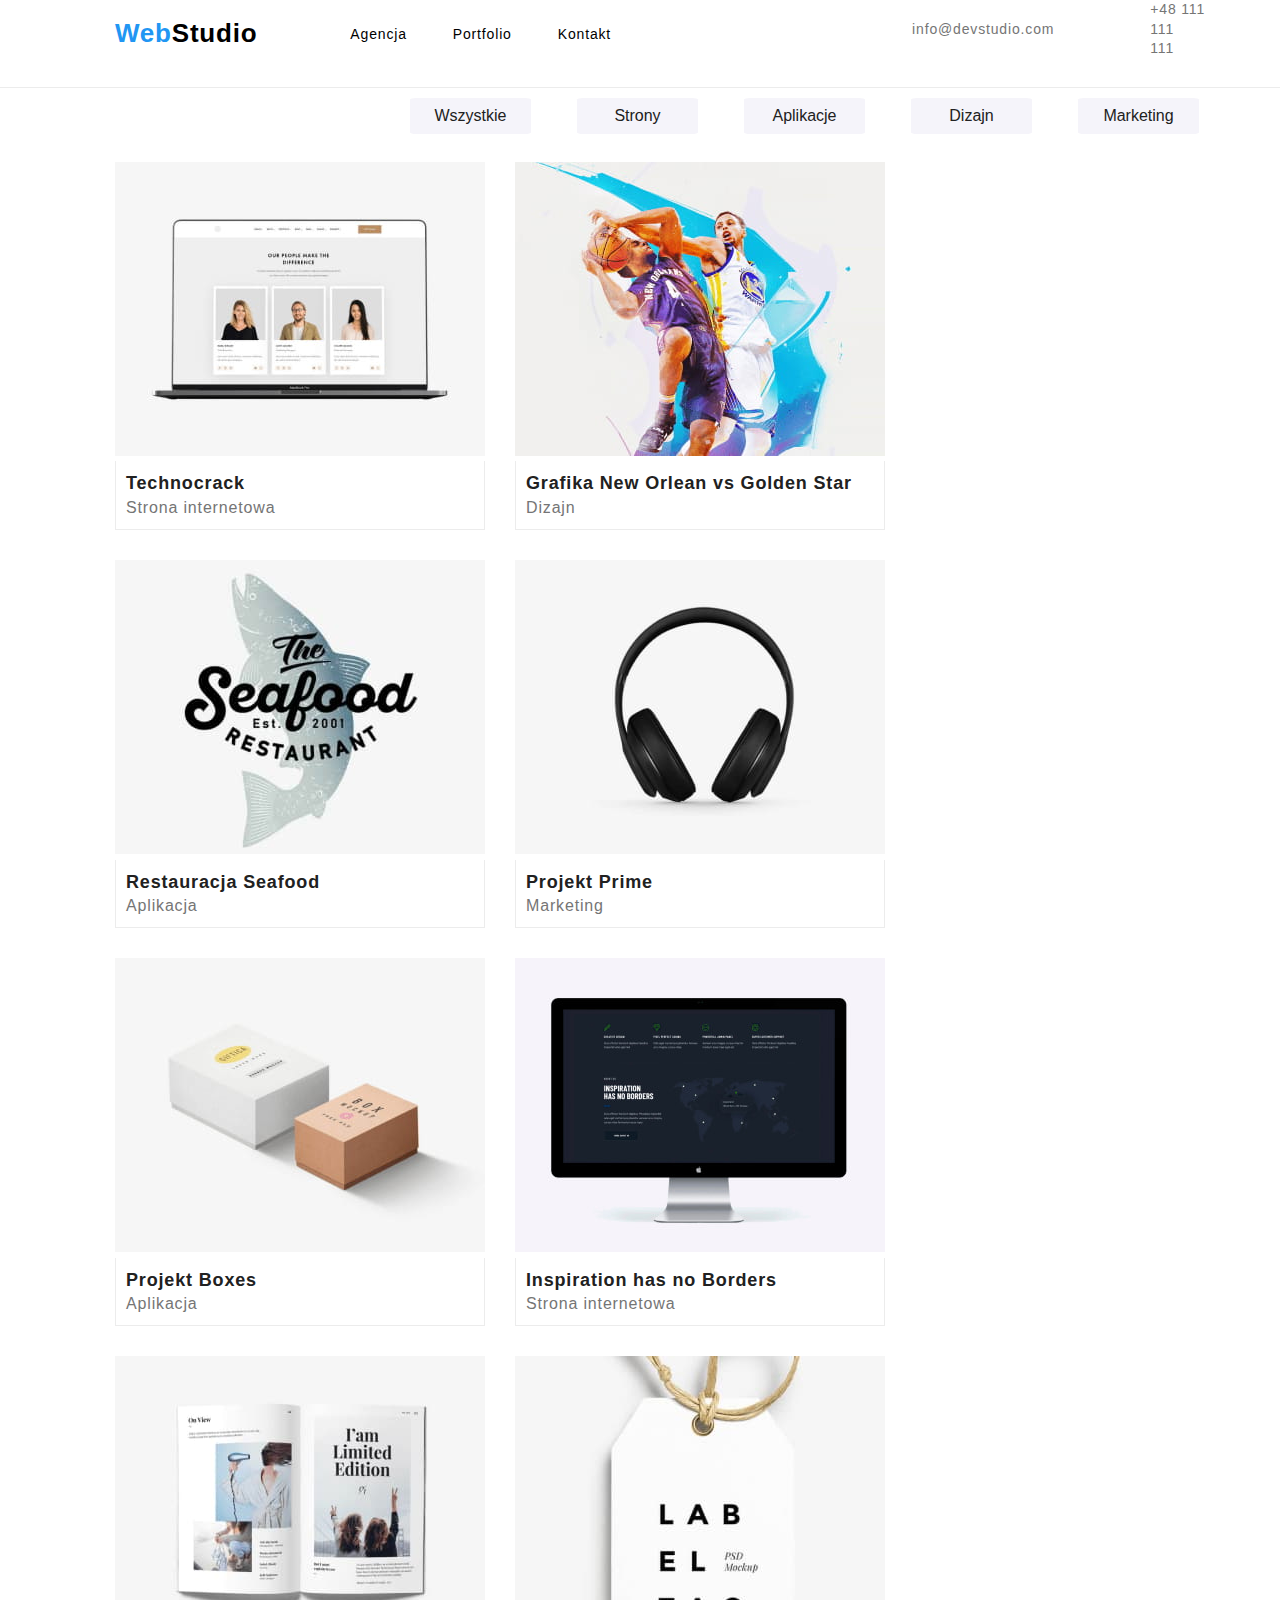
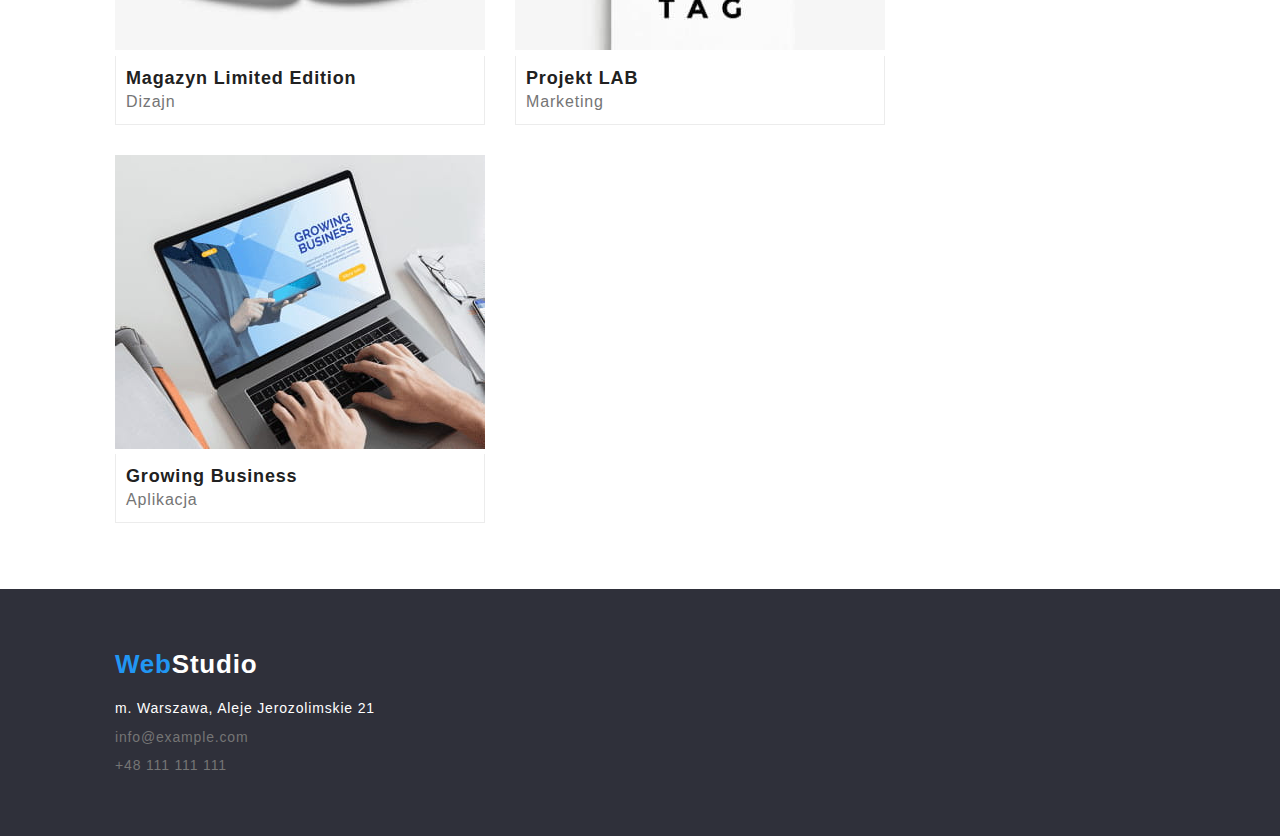
==== portfolio.html @ d3840eb6 "start" ====
<!DOCTYPE html>
<html lang="pl">
<head>
	<meta charset="UTF-8">
	<meta name="viewport" content="width=device-width, initial-scale=1.0">
	<title>WebStudio</title>
	<link href="css/modern-normalize.min.css" rel="stylesheet">
    <link rel="preconnect" href="https://fonts.googleapis.com/">
	<link rel="preconnect" href="https://fonts.gstatic.com/">
	<link href="https://fonts.googleapis.com/css2?family=Tangerine:wght@700&display=swap" rel="stylesheet">
    <link href="css/styles.css" rel="stylesheet">
</head>
<body>
    <header>
		<div class="container poziom">
		<a href="index.html" target="_self" class="logo link"><span class="web">Web</span><span>Studio</span></a>
		<nav class="menu">
			<ul class="poziom">
				<li><a class="menuopcja link" href="#"  target="_self">Agencja</a></li>
				<li><a class="menuopcja link" href="portfolio.html"  target="_self">Portfolio</a></li>
				<li><a class="menuopcja link" href="#"  target="_self">Kontakt</a></li>
			</ul>
		</nav>
		<ul class="poziom kontakt">
			<li><a class="link kontakt" href="mailto:info@devstudio.com">info@devstudio.com</a></li>
			<li><a class="link kontakt" href="tel:48111111111">+48 111 111 111</a></li>
		</ul>
		</div>
	</header>
	<main>
		<!-- Portfolio -->
		<section>
            <div class="container">
			<ul class="poziom przyciski">
                <li><button class="przycisk" type="button">Wszystkie</button></li>
                <li><button class="przycisk" type="button">Strony</button></li>
                <li><button class="przycisk" type="button">Aplikacje</button></li>
                <li><button class="przycisk" type="button">Dizajn</button></li>
                <li><button class="przycisk" type="button">Marketing</button></li>
            </ul>
            <ul class="siatka">
                <li class="siatkaitem">
                    <figure>
                        <img src="images/Portfolio/3ludzi.jpg" alt="3 ludzi" width = "370" height = "294">
                        <figcaption>
                            <h2 class="wazne podpis">Technocrack</h2>
                            <p class="zwykle kategoria">Strona internetowa</p>
                        </figcaption>
                    </figure>
                </li>
                <li class="siatkaitem">
                    <figure>
                        <img src="images/Portfolio/koszykarze.jpg" alt="koszykarze"  width = "370" height = "294">
                        <figcaption>
                            <h2 class="wazne podpis">Grafika New Orlean vs Golden Star</h2>
                            <p class="zwykle kategoria">Dizajn</p>
                        </figcaption>
                    </figure>
                </li>
                <li>
                    <figure class="siatkaitem">
                        <img src="images/Portfolio/rybainapis.jpg" alt="ryba i napis"  width = "370" height = "294">
                        <figcaption>
                            <h2 class="wazne podpis">Restauracja Seafood</h2>
                            <p class="zwykle kategoria">Aplikacja</p>
                        </figcaption>
                    </figure>
                </li>
                <li class="siatkaitem">
                    <figure>
                        <img src="images/Portfolio/suuchawki.jpg" alt="słuchawki"  width = "370" height = "294">
                        <figcaption>
                            <h2 class="wazne podpis">Projekt Prime</h2>
                            <p class="zwykle kategoria">Marketing</p>
                        </figcaption>
                    </figure>
                </li>
                <li class="siatkaitem">
                    <figure>
                        <img src="images/Portfolio/2pudeuka.jpg" alt="2 pudełka"  width = "370" height = "294">
                        <figcaption>
                            <h2 class="wazne podpis">Projekt Boxes</h2>
                            <p class="zwykle kategoria">Aplikacja</p>
                        </figcaption>
                    </figure>
                </li>
                <li class="siatkaitem">
                    <figure>
                        <img src="images/Portfolio/monitorimapa.jpg" alt="mapa na monitorze"  width = "370" height = "294">
                        <figcaption>
                            <h2 class="wazne podpis">Inspiration has no Borders</h2>
                            <p class="zwykle kategoria">Strona internetowa</p>
                        </figcaption>
                    </figure>
                </li>
                <li class="siatkaitem">
                    <figure>
                        <img src="images/Portfolio/magazyn.jpg" alt="magazyn"  width = "370" height = "294">
                        <figcaption>
                            <h2 class="wazne podpis">Magazyn Limited Edition</h2>
                            <p class="zwykle kategoria">Dizajn</p>
                        </figcaption>
                    </figure>
                </li>
                <li class="siatkaitem">
                    <figure>
                        <img src="images/Portfolio/metka.jpg" alt="metka"  width = "370" height = "294">
                        <figcaption>
                            <h2 class="wazne podpis">Projekt LAB</h2>
                            <p class="zwykle kategoria">Marketing</p>
                        </figcaption>
                    </figure>
                </li>
                <li class="siatkaitem">
                    <figure>
                        <img src="images/Portfolio/laptop.jpg" alt="laptop"  width = "370" height = "294">
                        <figcaption>
                            <h2 class="wazne podpis">Growing Business</h2>
                            <p class="zwykle kategoria">Aplikacja</p>
                        </figcaption>
                    </figure>
                </li>
            </ul>
            </div>
		</section>
	</main>
    <footer class="ciemnasek" >
		<div class="container">
		<a href="index.html" target="_self" class="logo link"><span class="web">Web</span><span>Studio</span></a>
		<ul class="liststop">
			<li class="listel"><a class="link" href="https://www.google.pl/maps/place/aleje+Jerozolimskie+21,+00-508+Warszawa/" target="_blank" rel="noopenernorefferencenofollow">m. Warszawa, Aleje Jerozolimskie 21</a><address></address></li>
			<li class="listel"><a class="link kontakt" href="mailto:info@example.com">info@example.com</a></li>
			<li class="listel"><a class="link kontakt" href="tel:48111111111">+48 111 111 111</a></li>
		</ul>
		</div>
	</footer>
</body>
</html>
---- css/styles.css ----
:root {
  --blekit:rgba(33, 150, 243, 1);
  --superjasnoszary: rgba(245, 244, 250, 1);
  --uperjasnoszary: rgba(236, 236, 236, 1);
  --jasnoszary: rgba(117, 117, 117, 1);
  --ciemnoszary:  rgba(33, 33, 33, 1);
}

*
{
  box-sizing: border-box;
}

body 
{
    font-family: 'Roboto', 'Verdana', 'Tahoma', sans-serif;
    font-size: 14px;
    line-height: 117%;
    letter-spacing: 0.06em;
}
h1, h2, h3, h4, h5, h6, p, ul, li
{
  margin: 0;
  padding: 0;
  border: 0;
  line-height: 1.4em;
  vertical-align: baseline;
  text-decoration: none;
  outline: 0;
}
.container
{
  width: 1200px;
  margin:0%;
  padding-left: 115px;
  padding-right: 115px;
  /*padding-top: 24px;*/
}

.section
{
  width: 1600px ;
  margin:0;
  padding-top: 94px;
  padding-bottom: 94px;
}

header
{
  border-bottom: 1px solid var(--uperjasnoszary);
}

.link
{
  text-decoration: none;
  color: inherit;
}
.poziom
{
  display: flex;
  justify-content: space-between;
  align-items:center;
}
.poziom ul 
{
  margin-left: 93px;
}

.poziom li
{
  margin-right: 46px;
}

.poziom > li:first-child
{
  margin-left: 0;
}

.poziom > li:last-child
{
  margin-right: 0;
}

.poziom .kontakt:first-of-type
{
  margin-right: 50px;
}

.poziom > .kontakt
{
  margin-left: 301px;
  margin-top: 0px;
}

ul
{
  list-style: none;
}

ul.poziom
{
  margin-top: 10px;
  padding-bottom: 28px;
}
.logo
{
  font-family: 'Raleway', 'Roboto', 'Verdana', 'Tahoma', sans-serif;
  font-size: 26px;
  font-weight: 700;
  color: inherit;
  letter-spacing: 0.03em;
  line-height: 117%;
  margin-bottom: 20px;
  /*line-height: 30.52px;
  letter-spacing: 0.03em;
  text-align: left;*/
}

.web, ul .link:hover, ul .link:focus
{
  color: var(--blekit);
}

.menu > .link
{
  font-weight: 500;
  background:var(--ciemnoszary);
}

.kontakt
{
  color:var(--jasnoszary);
}


.ciemnasek
{
  background: rgba(47, 48, 58, 1);
  color: rgba(255, 255, 255, 1);
  padding-top: 60px;
  padding-bottom: 60px;
}
.liststop > .listel
{
  margin-top: 9px;
  margin-bottom: 9px;
}

.liststop > .listel:first-child
{
  margin-top: 20px;
}

.liststop > .listel:last-child
{
  margin-bottom: 0px;
}

.naguwek
{
  text-align: center;
  font-size: 16px;
  margin-bottom: 40px;
}

h2.naguwek
{
  font-size: 36px;
}

h1.naguwek
{
  font-size: 44px;
  font-weight: 900;
  line-height: 136%;
  width: 696px;
}

.przycisk
{
  color: var(--ciemnoszary);
  background: var(--superjasnoszary);
  font-size: 16px;
  font-weight: 500;
  text-align: center;
  line-height: 162.5%;
  border-width: 0;
  cursor:pointer;
  width: 121px;
  padding: 5px;
  border-radius: 5%;
}

.przycisk:hover, .przycisk:focus
{
  color: white;
  background: var(--blekit);
  
}

.ciemnasek .przycisk
{
  background: var(--blekit);
  box-shadow: 0px 4px 4px 0px rgba(0, 0, 0, 0.15);
  color: inherit;
  font-size: 16px;
  font-weight: 700;
  line-height: 187.5%;
  text-align: center;
  width: 200px;
  padding: 17px;
}

.wazne
{
  font-weight: 700;
  color: var(--ciemnoszary);
}

.zwykle
{
  color: var(--jasnoszary);
}

.podpis
{
  font-size: 18px;
}

.kategoria
{
  font-size: 16px;
}

.ciemnasek > .kontakt
{
  color: rgba(255, 255, 255, 0.6);
}

.centrum
{
  display: flex;
  justify-content: center;
}

.siatka
{
  display: flex;
  flex-wrap: wrap;
  gap: 30px;
  margin-bottom:66px;
}

.siatkaitem:nth-child(3n+1)
{
  margin-left: 0;
}

figure
{
  margin:0;
}

.siatkaitem:nth-child(3n)
{
  margin-right: 0;
}

.siatka figcaption
{
  border-bottom: 1px solid var(--uperjasnoszary);
  border-left: 1px solid var(--uperjasnoszary);
  border-right: 1px solid var(--uperjasnoszary);
  padding: 10px;
}

.przyciski
{
  padding-left: 295px;
  padding-right: 295px;
}
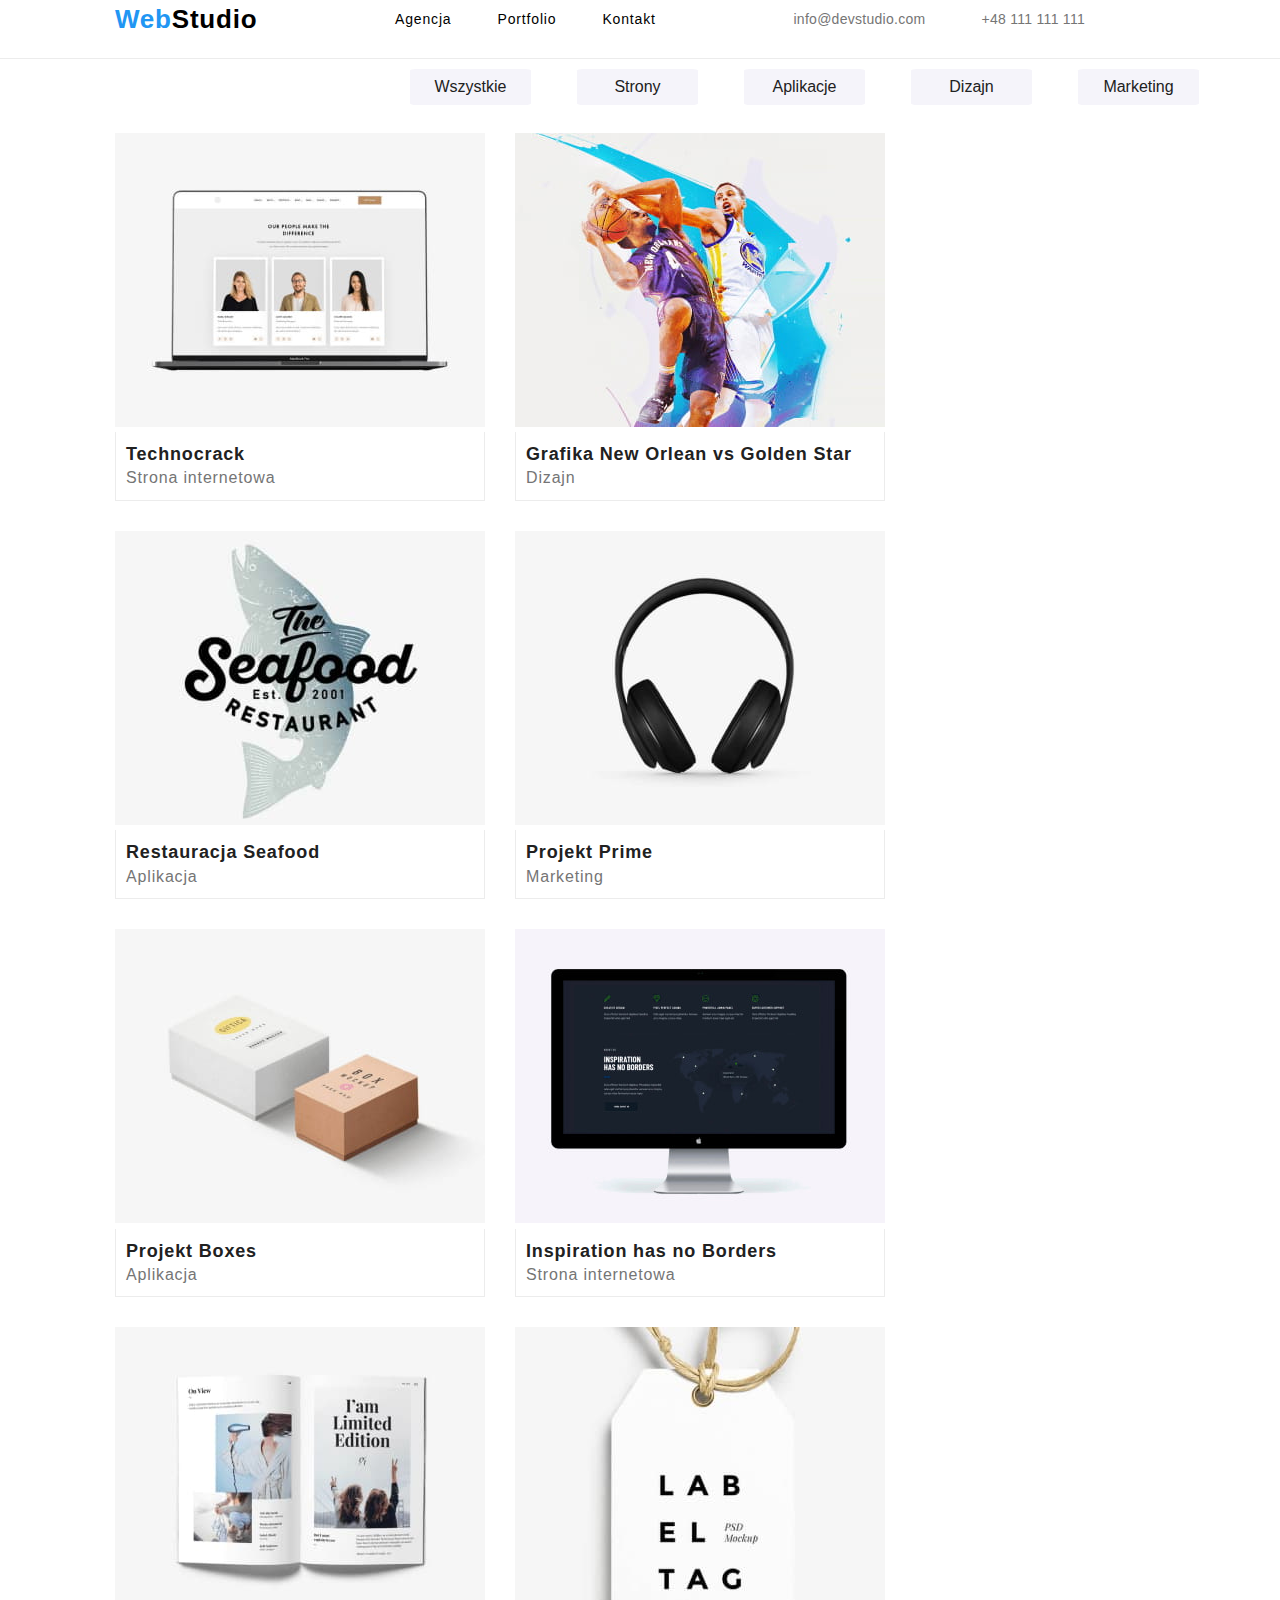
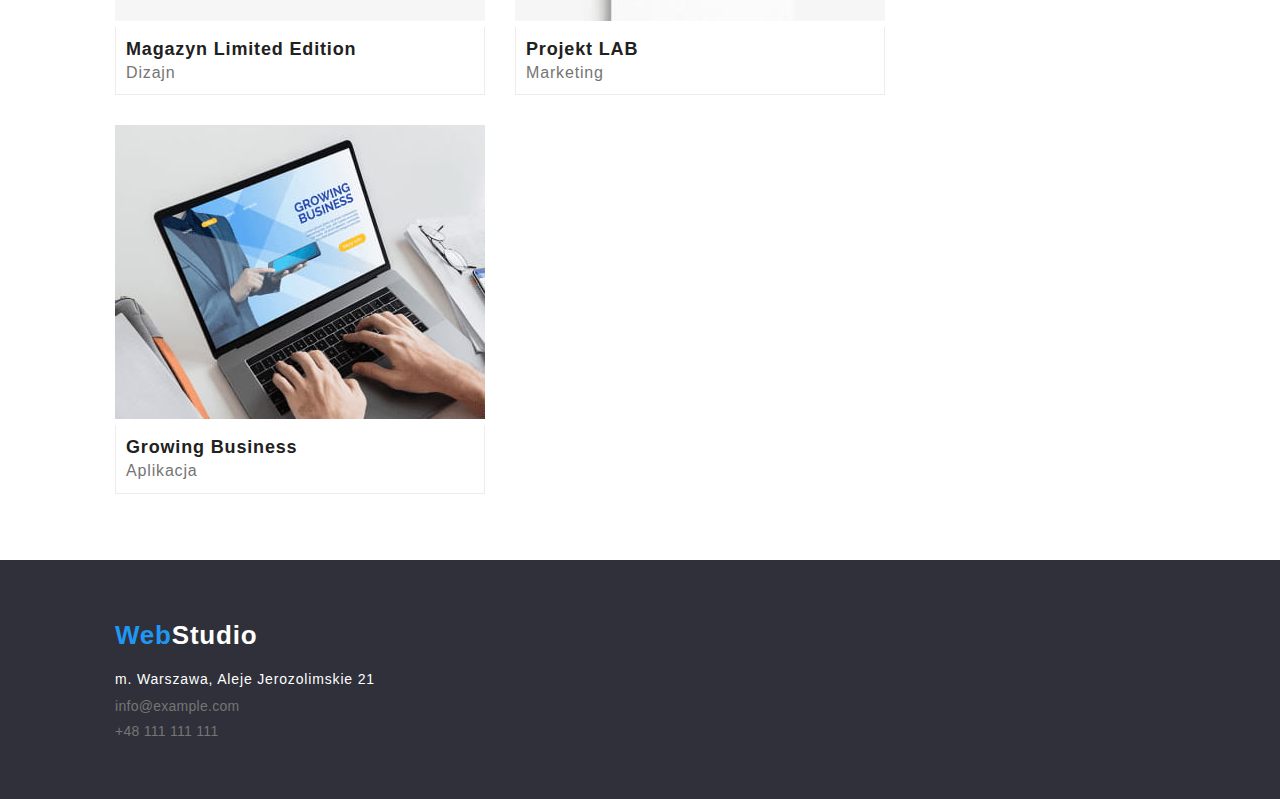
==== commit 20d27210: "ikony1" ====
--- a/portfolio.html
+++ b/portfolio.html
@@ -39,7 +39,7 @@
                 <li><button class="przycisk" type="button">Marketing</button></li>
             </ul>
             <ul class="siatka">
-                <li class="siatkaitem">
+                <li class="siatkaitem portkarta">
                     <figure>
                         <img src="images/Portfolio/3ludzi.jpg" alt="3 ludzi" width = "370" height = "294">
                         <figcaption>
@@ -48,7 +48,7 @@
                         </figcaption>
                     </figure>
                 </li>
-                <li class="siatkaitem">
+                <li class="siatkaitem portkarta">
                     <figure>
                         <img src="images/Portfolio/koszykarze.jpg" alt="koszykarze"  width = "370" height = "294">
                         <figcaption>
@@ -58,7 +58,7 @@
                     </figure>
                 </li>
                 <li>
-                    <figure class="siatkaitem">
+                    <figure class="siatkaitem portkarta">
                         <img src="images/Portfolio/rybainapis.jpg" alt="ryba i napis"  width = "370" height = "294">
                         <figcaption>
                             <h2 class="wazne podpis">Restauracja Seafood</h2>
@@ -66,7 +66,7 @@
                         </figcaption>
                     </figure>
                 </li>
-                <li class="siatkaitem">
+                <li class="siatkaitem portkarta">
                     <figure>
                         <img src="images/Portfolio/suuchawki.jpg" alt="słuchawki"  width = "370" height = "294">
                         <figcaption>
@@ -75,7 +75,7 @@
                         </figcaption>
                     </figure>
                 </li>
-                <li class="siatkaitem">
+                <li class="siatkaitem portkarta">
                     <figure>
                         <img src="images/Portfolio/2pudeuka.jpg" alt="2 pudełka"  width = "370" height = "294">
                         <figcaption>
@@ -84,7 +84,7 @@
                         </figcaption>
                     </figure>
                 </li>
-                <li class="siatkaitem">
+                <li class="siatkaitem portkarta">
                     <figure>
                         <img src="images/Portfolio/monitorimapa.jpg" alt="mapa na monitorze"  width = "370" height = "294">
                         <figcaption>
@@ -93,7 +93,7 @@
                         </figcaption>
                     </figure>
                 </li>
-                <li class="siatkaitem">
+                <li class="siatkaitem portkarta">
                     <figure>
                         <img src="images/Portfolio/magazyn.jpg" alt="magazyn"  width = "370" height = "294">
                         <figcaption>
@@ -102,7 +102,7 @@
                         </figcaption>
                     </figure>
                 </li>
-                <li class="siatkaitem">
+                <li class="siatkaitem portkarta">
                     <figure>
                         <img src="images/Portfolio/metka.jpg" alt="metka"  width = "370" height = "294">
                         <figcaption>
@@ -111,7 +111,7 @@
                         </figcaption>
                     </figure>
                 </li>
-                <li class="siatkaitem">
+                <li class="siatkaitem portkarta">
                     <figure>
                         <img src="images/Portfolio/laptop.jpg" alt="laptop"  width = "370" height = "294">
                         <figcaption>
--- a/css/styles.css
+++ b/css/styles.css
@@ -44,11 +44,53 @@
   padding-top: 94px;
   padding-bottom: 94px;
 }
-
+.kontakty
+{
+  display: flex;
+  gap: 30px;
+}
+.kontakty li {
+  flex-basis: calc((100% - 30px) / 2);
+}
+.kontakt {
+  font-weight: 500;
+  font-size: 14px;
+  line-height: 1.14;
+  letter-spacing: 0.02em;
+  color: var(--jasnoszary);
+  text-decoration-line: none;
+  display: flex;
+  align-items: center;
+  gap: 10px;
+}
+.contact :focus :hover
+{
+  color: var(--blekit);
+  stroke: var(--blekit);
+}
+.icon {
+  /*border: 2px dashed #2a2a2a;
+  /*border-radius: 10%;
+  position:relative;
+  display: inline;
+  visibility: visible;
+  color: inherit;*/
+}
+/*.icon:hover
+{
+  fill:blue;
+}
+*/
+.ciemnasek .icon
+{
+  fill: #a2a2a2;
+}
 header
 {
   border-bottom: 1px solid var(--uperjasnoszary);
 }
+/*«C1» Jako tło tworzony jest duży obraz z efektem przyciemnienia (pod nagłówkiem). Do przyciemnienia stosuje się wielowarstwowe tło z gradientem.*/
+
 
 .link
 {
@@ -65,7 +107,6 @@
 {
   margin-left: 93px;
 }
-
 .poziom li
 {
   margin-right: 46px;
@@ -75,18 +116,15 @@
 {
   margin-left: 0;
 }
-
 .poziom > li:last-child
 {
   margin-right: 0;
 }
-
-.poziom .kontakt:first-of-type
+.poziom .kontakty:first-of-type
 {
   margin-right: 50px;
 }
-
-.poziom > .kontakt
+.poziom > .kontakty
 {
   margin-left: 301px;
   margin-top: 0px;
@@ -130,6 +168,9 @@
 .kontakt
 {
   color:var(--jasnoszary);
+  fill: var(--jasnoszary);
+  stroke-width: 1px;
+  stroke: var(--jasnoszary)
 }
 
 
@@ -191,11 +232,17 @@
   border-radius: 5%;
 }
 
-.przycisk:hover, .przycisk:focus
+/*.przycisk:active
 {
   color: white;
   background: var(--blekit);
-  
+}*/
+
+.przycisk:hover, .przycisk:focus
+{
+  box-shadow: 0px 2px 3px 1px hsla(0,0%,0%,.3);
+  color: white;
+  background: var(--blekit);
 }
 
 .ciemnasek .przycisk
@@ -278,4 +325,22 @@
 {
   padding-left: 295px;
   padding-right: 295px;
+}
+/*
+#sekh
+{
+  background-image: url('images/sekcja_nag1/img.jpg');
+  background-repeat: no-repeat;
+  background-position: center;
+  background-size: contain;
+}*/
+
+.naszkarta
+{
+  box-shadow: 0px 2px 3px 1px hsla(0,0%,0%,.3);
+}
+
+.portkarta:hover
+{
+  box-shadow: 0px 2px 3px 1px hsla(0,0%,0%,.3);
 }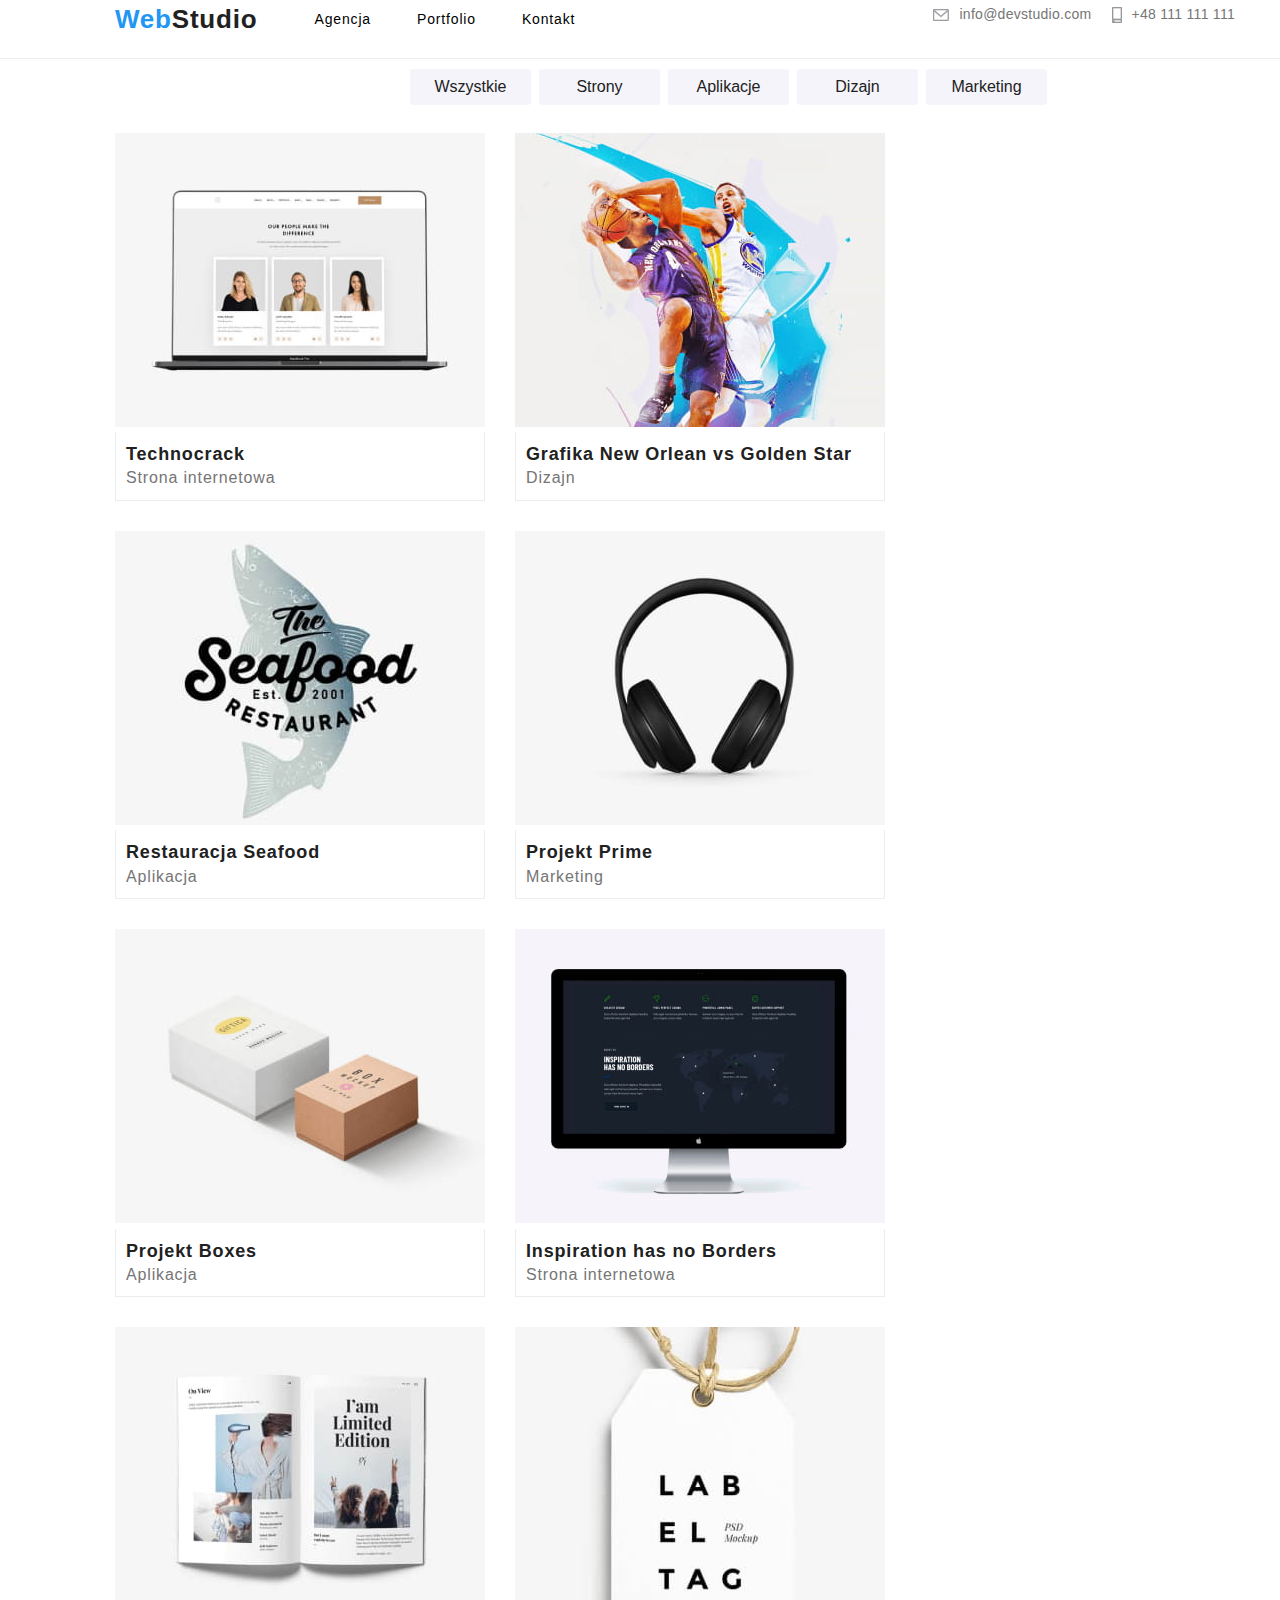
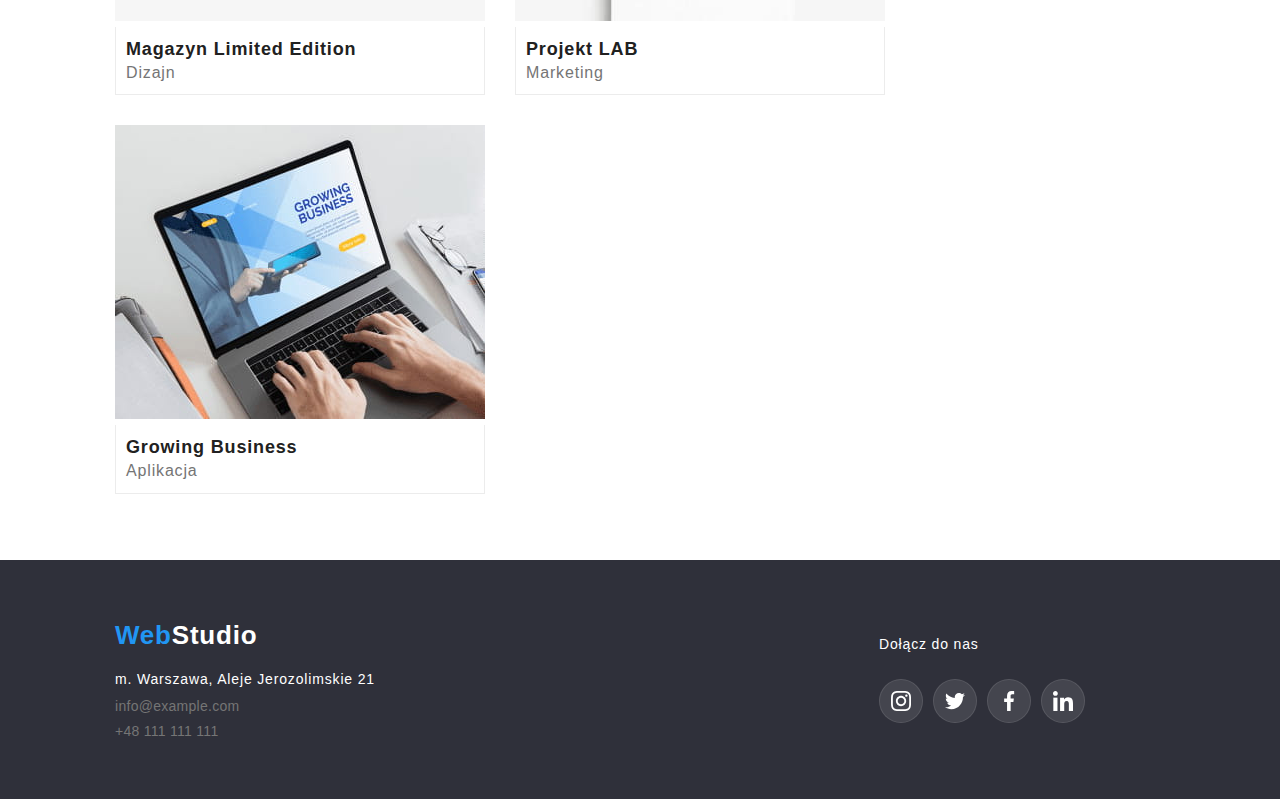
==== commit 8808b4e3: "mod" ====
--- a/portfolio.html
+++ b/portfolio.html
@@ -12,8 +12,8 @@
 </head>
 <body>
     <header>
-		<div class="container poziom">
-		<a href="index.html" target="_self" class="logo link"><span class="web">Web</span><span>Studio</span></a>
+		<div class="poziom header">
+		<a href="index.html" target="_self" class="logo link"><span class="web">Web</span><span style="color: rgba(33, 33, 33, 1);">Studio</span></a>
 		<nav class="menu">
 			<ul class="poziom">
 				<li><a class="menuopcja link" href="#"  target="_self">Agencja</a></li>
@@ -21,9 +21,16 @@
 				<li><a class="menuopcja link" href="#"  target="_self">Kontakt</a></li>
 			</ul>
 		</nav>
-		<ul class="poziom kontakt">
-			<li><a class="link kontakt" href="mailto:info@devstudio.com">info@devstudio.com</a></li>
-			<li><a class="link kontakt" href="tel:48111111111">+48 111 111 111</a></li>
+		<ul class="poziom kontakty">
+			<li><a class="link kontakt poziom" href="mailto:info@devstudio.com">
+				<svg class="icon" width="16" height="12">
+					<use href="./images/icons.svg#icon-envelope"></use>
+				</svg>
+				info@devstudio.com</a></li>
+			<li><a class="link kontakt poziom" href="tel:48111111111">
+				<svg class="icon" width="10" height="16">
+					<use href="images/icons.svg#icon-smartphone"></use>
+				</svg> +48 111 111 111</a></li>
 		</ul>
 		</div>
 	</header>
@@ -125,7 +132,8 @@
 		</section>
 	</main>
     <footer class="ciemnasek" >
-		<div class="container">
+		<div class="container poziom">
+		<div>
 		<a href="index.html" target="_self" class="logo link"><span class="web">Web</span><span>Studio</span></a>
 		<ul class="liststop">
 			<li class="listel"><a class="link" href="https://www.google.pl/maps/place/aleje+Jerozolimskie+21,+00-508+Warszawa/" target="_blank" rel="noopenernorefferencenofollow">m. Warszawa, Aleje Jerozolimskie 21</a><address></address></li>
@@ -133,6 +141,40 @@
 			<li class="listel"><a class="link kontakt" href="tel:48111111111">+48 111 111 111</a></li>
 		</ul>
 		</div>
+		<div>
+		<span>Dołącz do nas</span>
+		<ul class="poziom socjalki">
+			<li>
+				<div class="socjalka">
+					<svg class="icon" width="20" height="20">
+						<use href="./images/icons.svg#icon-instagram"></use>
+					</svg>
+				</div>
+			</li>
+			<li>
+				<div class="socjalka">
+					<svg class="icon" width="20" height="20">
+						<use href="./images/icons.svg#icon-twitter"></use>
+					</svg>
+				</div>
+			</li>
+			<li>
+				<div class="socjalka">
+					<svg class="icon" width="20" height="20">
+						<use href="./images/icons.svg#icon-facebook"></use>
+					</svg>
+				</div>
+			</li>
+			<li>
+				<div class="socjalka">
+					<svg class="icon" width="20" height="20">
+						<use href="./images/icons.svg#icon-linkedin"></use>
+					</svg>
+				</div>
+			</li>
+		</ul>
+		</div>
+		</div>
 	</footer>
 </body>
 </html>--- a/css/styles.css
+++ b/css/styles.css
@@ -4,6 +4,10 @@
   --uperjasnoszary: rgba(236, 236, 236, 1);
   --jasnoszary: rgba(117, 117, 117, 1);
   --ciemnoszary:  rgba(33, 33, 33, 1);
+  --ciemnoszaryb: rgba(255, 255, 255, 0.1);
+  --szarocien: rgba(229, 229, 229, 0.4);
+  --jasnoszaryikony: rgba(175, 177, 184, 1);
+  --bialy: rgba(255, 255, 255, 1);
 }
 
 *
@@ -44,72 +48,88 @@
   padding-top: 94px;
   padding-bottom: 94px;
 }
+.link
+{
+  text-decoration: none;
+  color: inherit;
+}
 .kontakty
 {
   display: flex;
-  gap: 30px;
-}
+  gap: 20px;
+}
+
 .kontakty li {
   flex-basis: calc((100% - 30px) / 2);
 }
+
+.kontakty .poziom
+{
+  gap: 10px;
+}
+
 .kontakt {
   font-weight: 500;
   font-size: 14px;
   line-height: 1.14;
   letter-spacing: 0.02em;
   color: var(--jasnoszary);
+  fill: var(--jasnoszary);
+  stroke-width: 1px;
+  stroke: var(--jasnoszary);
   text-decoration-line: none;
   display: flex;
   align-items: center;
   gap: 10px;
 }
-.contact :focus :hover
+.kontakt :focus, .kontakt :hover
 {
   color: var(--blekit);
   stroke: var(--blekit);
-}
-.icon {
-  /*border: 2px dashed #2a2a2a;
-  /*border-radius: 10%;
-  position:relative;
-  display: inline;
-  visibility: visible;
-  color: inherit;*/
+  fill: var(--blekit);
+  border-color: var(--blekit);
+}
+.icon 
+{
+  fill: var(--jasnoszaryikony);
 }
 /*.icon:hover
 {
   fill:blue;
-}
-*/
+}*/
+/*
 .ciemnasek .icon
 {
   fill: #a2a2a2;
-}
-header
+}*/
+.header
 {
   border-bottom: 1px solid var(--uperjasnoszary);
+  width: 1400px;
+  margin:0%;
+  padding-left: 115px;
+  padding-right: 115px;
 }
 /*«C1» Jako tło tworzony jest duży obraz z efektem przyciemnienia (pod nagłówkiem). Do przyciemnienia stosuje się wielowarstwowe tło z gradientem.*/
 
 
-.link
-{
-  text-decoration: none;
-  color: inherit;
-}
+
 .poziom
 {
   display: flex;
   justify-content: space-between;
   align-items:center;
-}
-.poziom ul 
+}/*
+.poziom ul.poziom 
 {
   margin-left: 93px;
-}
-.poziom li
-{
-  margin-right: 46px;
+}*/
+ul.poziomlista
+{
+  display: flex;
+  justify-content: space-between;
+  align-items: center;
+  gap: 30px;/**/
 }
 
 .poziom > li:first-child
@@ -140,7 +160,7 @@
   margin-top: 10px;
   padding-bottom: 28px;
 }
-.logo
+a.logo.link
 {
   font-family: 'Raleway', 'Roboto', 'Verdana', 'Tahoma', sans-serif;
   font-size: 26px;
@@ -154,9 +174,75 @@
   text-align: left;*/
 }
 
-.web, ul .link:hover, ul .link:focus
-{
-  color: var(--blekit);
+.naszkarta
+{
+  box-shadow: 0px 2px 3px 1px hsla(0,0%,0%,.3);
+}
+
+.portkarta:hover
+{
+  box-shadow: 0px 2px 3px 1px hsla(0,0%,0%,.3);
+}
+
+.socjalki
+{
+  display: flex;
+  gap: 10px;
+  padding: 16px 32px 0px;
+}
+.socjalki .socjalka {
+  display: flex;
+  justify-content: center;
+  align-items: center;
+  width: 44px;
+  height: 44px;
+  border: 1px solid var(--bialy);
+  border-radius: 50%;
+  cursor: pointer;
+}
+
+.socjalki div.socjalka:hover, .socjalki div.socjalka:focus
+{
+  background-color: var(--blekit);
+}
+
+.socjalki .socjalka:hover .icon, .socjalki .socjalka:focus .icon
+{
+  color: var(--bialy);
+  fill: var(--bialy);
+}
+.socjalki .socjalka .icon:hover, .socjalki .socjalka .icon:focus
+{
+  color: var(--bialy);
+  fill: var(--bialy);
+}
+.ciemnasek .socjalki
+{
+  padding: 16px 0px 0px;
+}
+
+.ciemnasek .socjalki .socjalka
+{
+  display: flex;
+  justify-content: center;
+  align-items: center;
+  width: 44px;
+  height: 44px;
+  border: 1px solid var(--ciemnoszaryb);
+  background-color: var(--ciemnoszaryb);
+  border-radius: 50%;
+  cursor: pointer;
+}
+
+.ciemnasek .socjalki div.socjalka .icon
+{
+  color: var(--bialy);
+  fill: var(--bialy);
+}
+
+.ciemnasek .socjalki div.socjalka:hover, .socjalki div.socjalka:focus
+{
+  background-color: var(--blekit);
 }
 
 .menu > .link
@@ -164,15 +250,18 @@
   font-weight: 500;
   background:var(--ciemnoszary);
 }
-
-.kontakt
-{
-  color:var(--jasnoszary);
-  fill: var(--jasnoszary);
-  stroke-width: 1px;
-  stroke: var(--jasnoszary)
-}
-
+.web, .link:hover, .link:focus
+{
+  color: var(--blekit);
+  stroke: var(--blekit);
+  fill: var(--blekit);
+  border-color: var(--blekit);
+}
+
+.menu > .poziom 
+{
+  gap: 46px;
+}
 
 .ciemnasek
 {
@@ -289,6 +378,30 @@
   display: flex;
   justify-content: center;
 }
+/**/
+.Klient
+{
+  width: 170px;
+  height: 92px;
+  display: flex;
+  align-items: center;
+  align-content: center;
+  border-color: var(--jasnoszaryikony);
+  border-style: solid;
+  border-width: 2px;
+  border-radius: 4px;
+  cursor: pointer;
+}
+
+.Klient:hover, .Klient:focus 
+{
+  border-color: var(--blekit);
+}
+.Klient:hover svg.icon, svg.Klient:focus .icon
+{
+  color: var(--blekit);
+  fill: var(--blekit);
+}
 
 .siatka
 {
@@ -320,7 +433,12 @@
   border-right: 1px solid var(--uperjasnoszary);
   padding: 10px;
 }
-
+/*
+.portkarta:hover, .portkarta:focus
+{
+
+}
+*/
 .przyciski
 {
   padding-left: 295px;
@@ -334,13 +452,20 @@
   background-position: center;
   background-size: contain;
 }*/
-
-.naszkarta
-{
-  box-shadow: 0px 2px 3px 1px hsla(0,0%,0%,.3);
-}
-
-.portkarta:hover
-{
-  box-shadow: 0px 2px 3px 1px hsla(0,0%,0%,.3);
+.sekh {
+  background-image: linear-gradient(
+      90deg,
+      var(--szarocien),
+      var(--szarocien)
+    ),
+    url(../images/img.jpg);
+  max-width: 100%;
+  background-repeat: no-repeat;
+  background-position: center;
+  background-size: cover, 1600px;
+}
+
+.przyciski
+{
+  gap: 8px;
 }